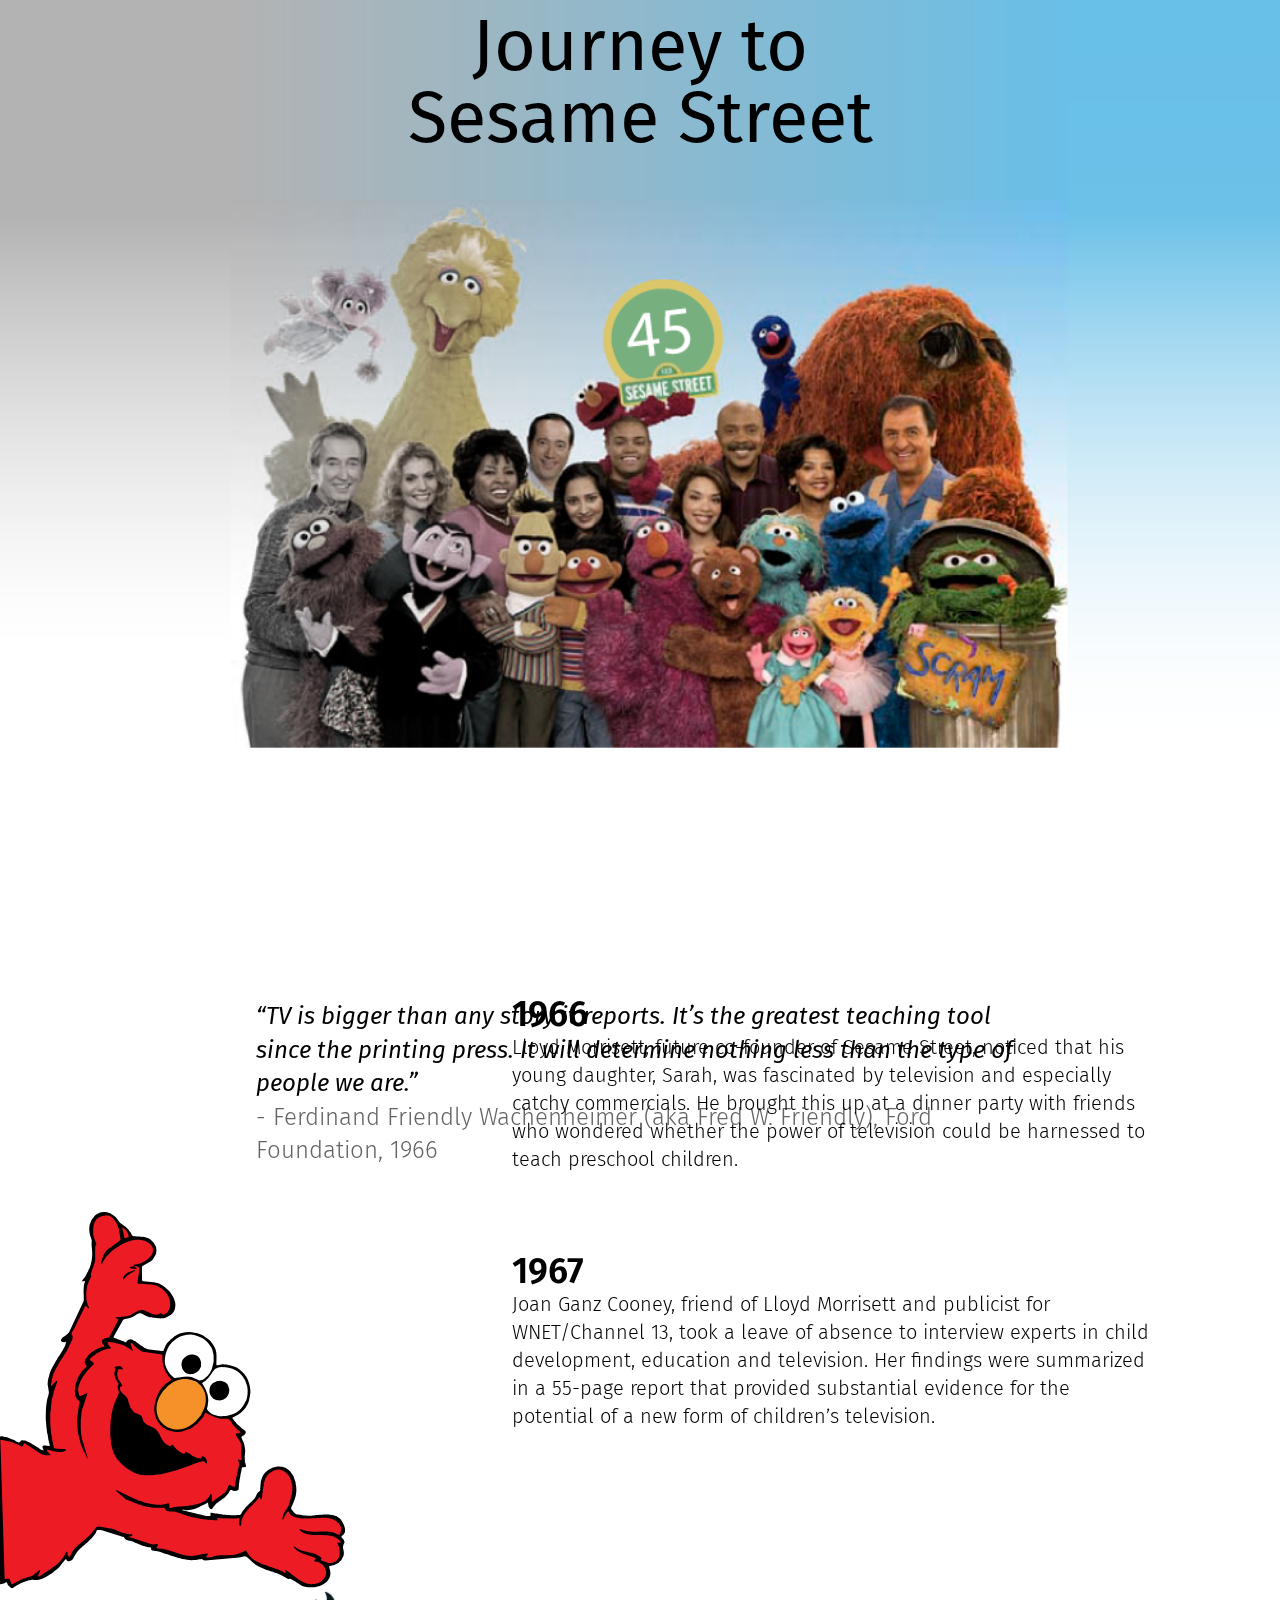
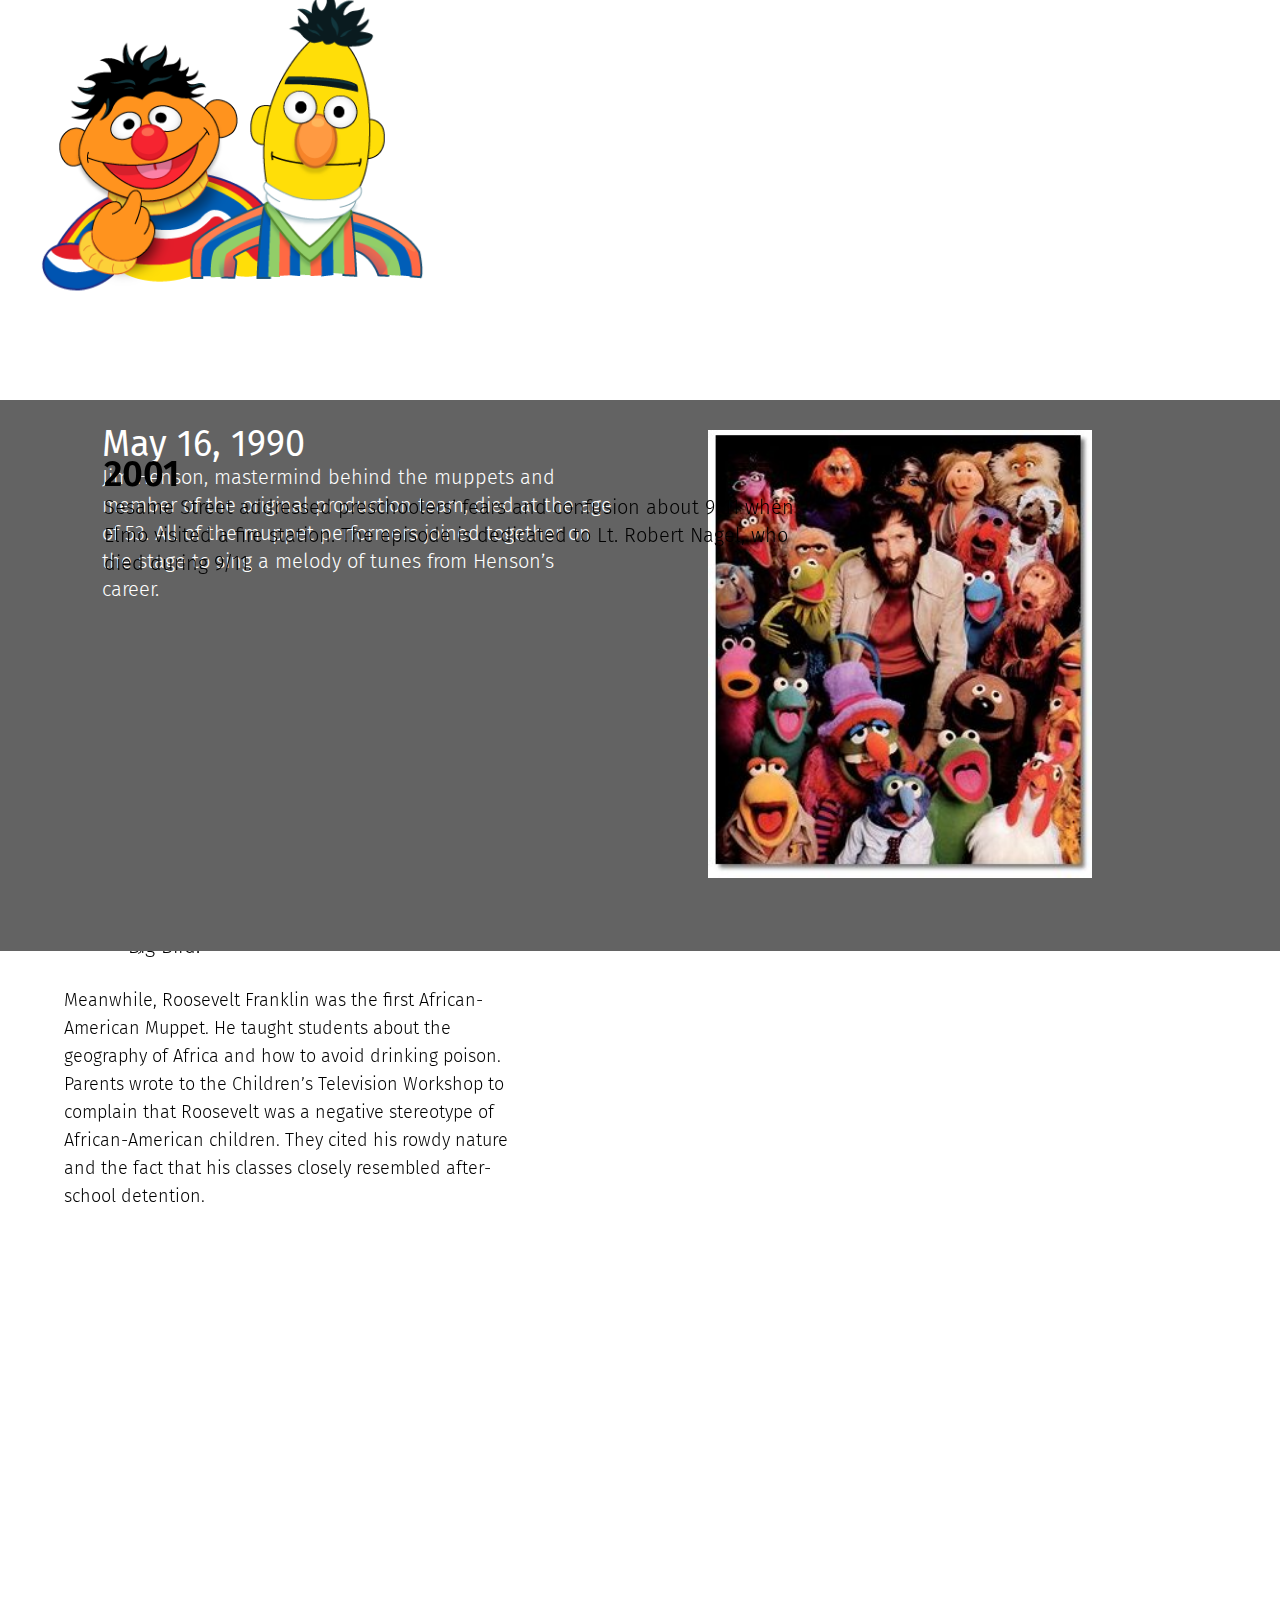
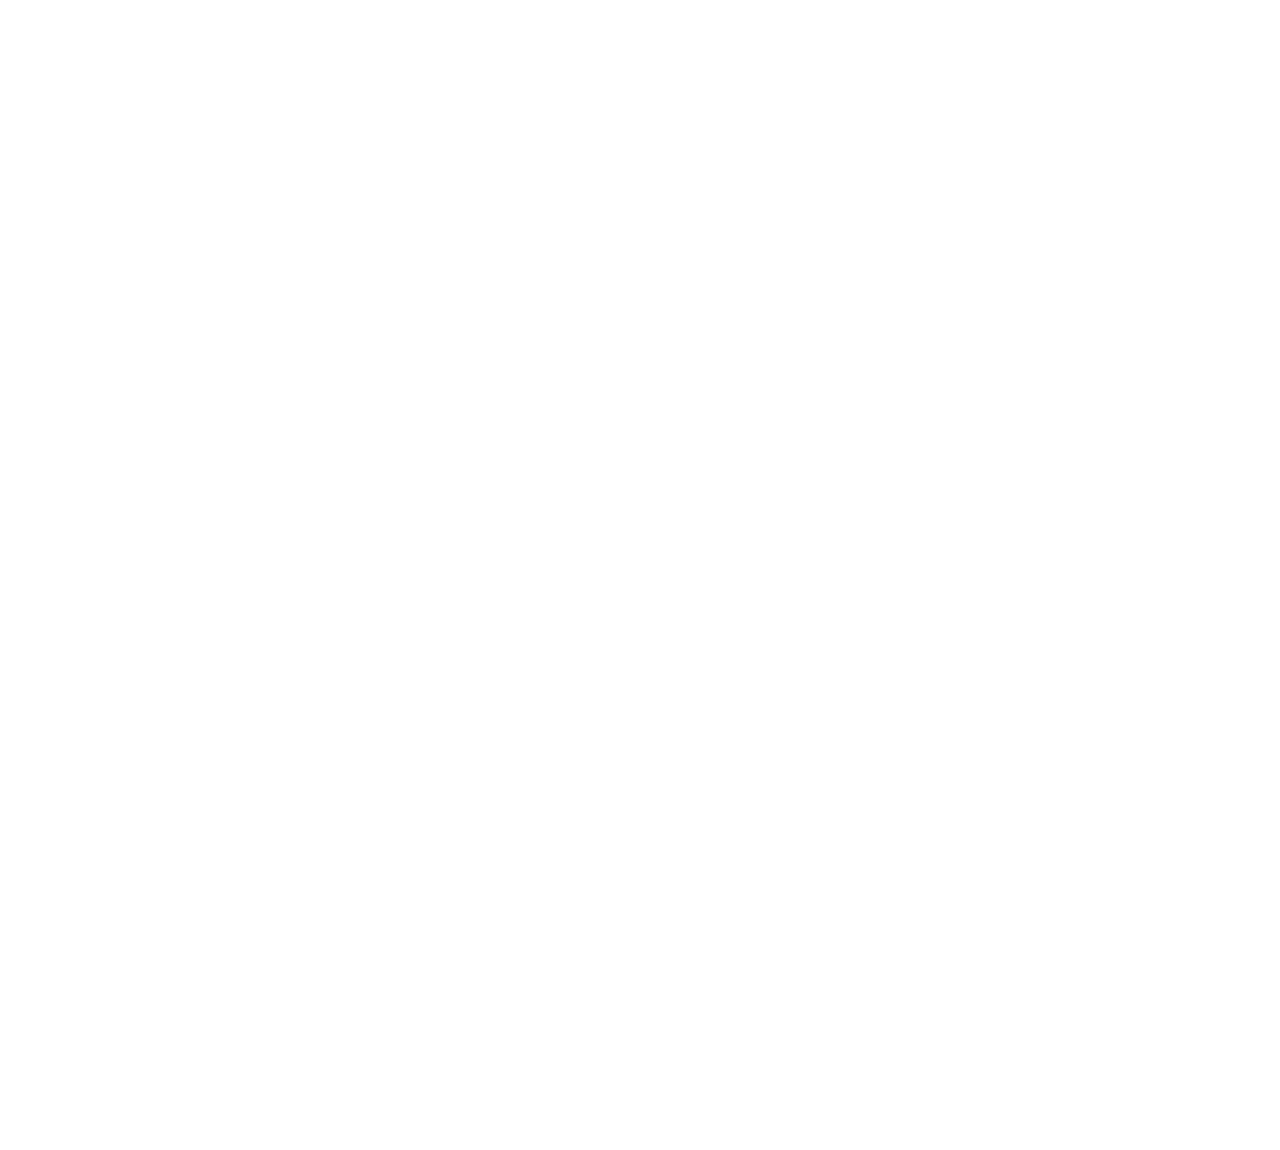
==== index.html @ 1b8adaaa "creating index.html" ====
<!DOCTYPE HTML>
<html>
	<head>
		<title>History of Sesame Street</title>
		<meta http-equiv="content-type" content="text/html; charset=utf-8" />
		<meta name="description" content="" />
		<meta name="keywords" content="" />
		<!--[if lte IE 8]><script src="css/ie/html5shiv.js"></script><![endif]-->
		<script src="http://ajax.googleapis.com/ajax/libs/jquery/2.1.1/jquery.min.js"></script>
		<!-- Fira Sans font import -->
		<link href='http://fonts.googleapis.com/css?family=Fira+Sans:300,400,500,700,300italic,400italic,500italic,700italic' rel='stylesheet' type='text/css'>

		<!-- Custom styles for this template -->
    	<link href="styles.css" rel="stylesheet">
		
	</head>
	<body>
		<div class="intro" data-0="opacity:1;" data-300="opacity:.01;">
			<h1>Journey to<br>Sesame Street</h1>
		</div>
		
		<h4 class="quote" data-100="top:1000px;" data-300="top:100px;" data-400="top:100px;" data-600="top:-550px;"><em>“TV is bigger than any story it reports. It’s the greatest teaching
			tool since the printing press. It will determine nothing less than the type of people we are.”</em><br>
		- Ferdinand Friendly Wachenheimer (aka Fred W. Friendly), Ford Foundation, 1966</h4>
		
		<img id="big-bird" src="images/big_bird.png" data-300="opacity:0;" data-600="opacity:1" data-900="opacity:0;">
		
		<h4 class="date" data-400="top:1000px;" data-500="top:100px;" data-580="top:100px;" data-640="top:-50px;" data-800="top:-1050px;"><strong>1966</strong><br>
			Lloyd Morrisett, future co-founder of Sesame Street, noticed that his young daughter, Sarah, was fascinated by television and especially catchy commercials. He brought this up at a dinner party with friends who wondered whether the power of television could be harnessed to teach preschool children.<br><br><br><br>
			<strong>1967</strong><br>
			Joan Ganz Cooney, friend of Lloyd Morrisett and publicist for WNET/Channel 13, took a leave of absence to interview experts in child development, education and television. Her findings were summarized in a 55-page report that provided substantial evidence for the potential of a new form of children’s television.
		</h4>
		<h4 class="quote" id="Cooney-quote" data-700="opacity:0;" data-850="opacity:1;" data-1000="opacity:0;">
			<em>“Anyone who has small television viewers at home can testify to the fascination that commercials hold for children. Parents report that their children learn to recite all sorts of advertising slogans, read product names on the screen and sing commercial jingles… 
			If we accept the premise that commercials are effective teachers, it is important to be aware of their characteristics, the most obvious being frequent repetition, clever visual presentation, brevity, and clarity.”</em><br>	
		- Joan Ganz Cooney, "The Potential Uses of Television in Preschool Education”</h4>
		<div class="date right" data-800="left:2400px;top:60px" data-1050="left:10px;top:60px" data-1150="top:60px" data-1350="top:-1500px">
			<h4><strong>1968</strong><br>
				The Children’s Television Workshop was founded by Lloyd Morrisett and Joan Ganz Cooney to produce an educational show that would be sculpted through research, preschool focus groups and a bit of creativity. The U.S. Department of Education provided half of the $8 million budget needed to sustain the initial research and first season of the show. The Carnegie Corporation, Ford Foundation and Corporation for Public Broadcasting provided the other half. The focus of the show was to make education accessible and engaging for urban or poor preschoolers whose parents might not have the time or resources to provide it for them. 
			</h4>
			<img id="budget" src="images/budget.png">
		</div>
		<img class="elmo-head" src="images/elmo_laying_head.svg" data-1050="top:1200px" data-1300="top:-750px">
		<div class="date first" data-1000="top:2000px" data-1220="top:60px" data-1280="top:60px" data-1570="top:-1500px">
			<strong>Nov. 10, 1969</strong><br>
				The first episode was aired on PBS sponsored by the letters W, S and E, and the numbers 2 and 3. Gordon, a father figure on Sesame Street, introduces Sally, who is new to Sesame Street, to all of the characters.
			
			<div class="embed-container"><iframe src="http://www.youtube.com/embed/4Dc_91eUUSY?start=25" frameborder="0" allowfullscreen></iframe></div>
		</div>
		<div class="quote left" data-1200="top:140px;opacity:0" data-1250="top:140px;opacity:1" data-1300="top:140px;" data-1400="top:-300px">
			By the end of the first season, Sesame Street reached about 7 million children a day.
		</div>
		<h4 class="quote" data-1300="opacity:0;top:130px" data-1400="opacity:1;top:130px" data-1600="top:-1500px">
			<em>“For a preschool child in Harlem, the street is where the action is. From the vantage point of her apartment, the sidewalk outside must look like utopia... kids hollering, jumping double dutch, running through open hydrants, playing stickball…”</em><br>	
		- Jon Stone, original writer and producer of Sesame Street, 1969</h4>
		<div class="date right kermit" data-1150="top:2100px" data-1450="top:10px" data-1500="top:10px" data-1600="top:-2000px">
			<h4><strong>1970</strong><br>
				Kermit sang about "Bein' Green," which Sesame Street said had a focus on "being comfortable in your own skin, [and] being comfortable with who you are.”
				<br><br>
				Kermit retired from the Sesame Street cast after the first season. His appearances in cigarette commercials and shows for adults seemed to compromise the integrity of his character as a good-natured teacher on Sesame Street.
				<br><br>
			
				The state of Mississippi voted to ban the show because of its multiracial cast. Once the decision was publicized nationally the decision was rescinded.
				<br><br>
				Meanwhile, Roosevelt Franklin was the first African-American Muppet. He taught students about the geography of Africa and how to avoid drinking poison. Parents wrote to the Children’s Television Workshop to complain that Roosevelt was a negative stereotype of African-American children. They cited his rowdy nature and the fact that his classes closely resembled after-school detention.
			</h4>
			<div class='embed-container'><iframe src='http://www.youtube.com/embed/RIOiwg2iHio' frameborder='0' allowfullscreen></iframe></div>
		</div>
		<h4 class="date ducky" data-1510="opacity:0" data-1550="opacity:1" data-1580="opacity:1;left:20px" data-1750="left:2000px">
			<strong>1971</strong><br>
			Ernie’s Rubber Ducky song soared to No. 11 on the Billboard Top 40 chart. This popularity was unheard of for children’s television at the time.

			<div class='embed-container'><iframe src='http://www.youtube.com/embed/Mh85R-S-dh8' frameborder='0' allowfullscreen></iframe></div>
		</h4>
		<div class="date right snuffy" data-1530="left:-1600px;top:0px" data-1650="left:10px;top:0px" data-1690="left:10px;top:0px" data-1730="top:-1500px">
			<h4><strong>Nov. 8, 1971</strong><br>
				Snuffleupagus was introduced to the show. He was originally cast as Big Bird’s Eeyore-like imaginary friend. Big Bird was frustrated when his attempts to introduce Snuffleupagus to the adult cast failed repeatedly. Snuffleupagus was finally introduced to the rest of the cast in 1985.
			<div class='embed-container'><iframe src='http://www.youtube.com/embed/IljulhPeC6M' frameborder='0' allowfullscreen></iframe></div></h4>
			
			<img src="images/snuffy.svg">
		</div>
		<div class="date right" data-1610="top:2000px" data-1720="top:0px" data-1760="top:0px" data-1810="top:-1500px">
			<h4><strong>Dec. 3, 1978</strong><br>
				Christmas Eve on Sesame Street. Channeling the concerns of an urban child, Big Bird worried that Santa would not be able to fit through the small chimney in Gordon and Susan’s brownstone.
				<div class='embed-container'><iframe src='http://www.youtube.com/embed/2fiAWe6Cljk' frameborder='0' allowfullscreen></iframe></div>
			</h4>
		</div>
		<div class="date right marie" data-1710="top:2000px" data-1780="top:60px" data-1830="top:60px" data-1920="top:-1500px">
			<h4><strong>1975</strong><br>
				Buffy Sainte-Marie was the first Native American to join the Sesame Street cast.
				<div class='embed-container'><iframe src='http://www.youtube.com/embed/LXkM11kp_tg' frameborder='0' allowfullscreen></iframe></div>
			<br><strong>1977</strong><br>
				Sainte-Marie performed a segment explaining breastfeeding to Big Bird.
				<div class='embed-container'><iframe src='http://www.youtube.com/embed/7-L-Fg7lWgQ' frameborder='0' allowfullscreen></iframe></div> 
			</h4>
			<div class="quote">
				<em>“Sesame Street was both magic and real. It not only presented characters that were all different shades of people-color, they also created characters whose diversity was of an emotional-behavioral nature.”</em><br>				- Buffy Sainte-Marie
			</div>
		</div>
		<img class="cookie" src="images/zoe.png" data-1800="right:-800px" data-1920="right:40px" data-2000="right:240px" data-2300="right:2000px">
		<div class="date right" data-1870="opacity:0;top:80px" data-1920="opacity:1;top:80px" data-1950="opacity:1;top:80px" data-2050="opacity:0;top:80px">
			<h4><strong>1979</strong><br>
				Sesame Street's stated focus was accessibility to low-income children. By this point, more than 90% of children in low-income areas were watching the show.
				<br><br>
				Also that year, Linda Bove joined the Sesame Street cast as a deaf character who communicated through American Sign Language. Over time, other characters also began signing as they spoke.
				<div class='embed-container'><iframe src='http://www.youtube.com/embed/GbfMzPuqSro' frameborder='0' allowfullscreen></iframe></div>
			</h4>
		</div>
		<img class="zoe" src="images/zoe.png" data-1950="top:80px;left:-800px" data-2080="top:80px;left:0px" data-2170="top:80px;left:0px" data-2300="top:80px;left:-800px">
		<div class="date" data-1990="top:2000px" data-2090="top:80px;right:40px" data-2130="top:80px;right:40px"  data-2330="top:-1800px;right:2300px">
			<h4><strong>1983</strong><br>
				Zoe the muppet was introduced as a feminist role model for women behind the scenes as well as those watching the show. Previous female characters had minimal or weak roles, including Grundgetta, Oscar’s wife and mousey Prairie Dawn.
				<div class='embed-container'><iframe src='http://www.youtube.com/embed/7v9hFWy86Ok' frameborder='0' allowfullscreen></iframe></div>
			</h4>
		</div>
		<div class="date hooper" data-2000="top:60px;left:1840px" data-2200="top:60px;left:40px" data-2390="top:60px;left:-1800px">
			<h4><strong>Thanksgiving, 1983</strong><br>
				Sesame Street addressed death when actor Will Lee, who played Mr. Hooper, died in 1982. Sesame Street producers debated whether to cast a replacement or remove the role from the show. Opting for the latter, adult characters on the show took this opportunity to explain death to Big Bird, who didn't understand why Mr. Hooper wasn't coming back. The show caused a stir among parents who believed their children were still too young to be burdened by death.
				<div class='embed-container'><iframe src='http://www.youtube.com/embed/gxlj4Tk83xQ?start=80' frameborder='0' allowfullscreen></iframe></div>
			</h4>
		</div>
		<div class="date snuffle2" data-2080="top:40px;left:1840px" data-2280="top:40px;left:40px" data-2470="top:40px;left:-1800px">
			<h4><strong>1985</strong><br>
				<div class='embed-container'><iframe src='http://www.youtube.com/embed/VKgRddCCkmo' frameborder='0' allowfullscreen></iframe></div>
				Snuffleupagus was finally introduced to the rest of the cast when a connection was drawn between the character and pedophilia. The writers worried that by discounting Big Bird's relationship with Snuffleupagus, the Sesame Street adults might be sending the message to children that they would not be believed if they reported sexual assault.

			</h4>
		</div>
		<div class="date" data-2150="top:60px;left:1840px" data-2350="top:60px;left:40px;opacity:1" data-2440="top:60px;opacity:0">
			<h4><strong>1987</strong><br>
				The first wedding on Sesame Street. Maria, a Puerto Rican character, married Luis, another Latino character, as the priest explained marriage in terms that preschoolers would understand.
				<div class='embed-container'><iframe src='http://www.youtube.com/embed/HAm4UIb0Eyw?start=560' frameborder='0' allowfullscreen></iframe></div>
			</h4>
		</div>
		<div class="henson-death" data-2250="top:2000px;" data-2440="top:60px" data-2500="top:60px" data-2630="top:-1600px">
			<h4 style="float:left"><strong style="color:#ffffff">May 16, 1990</strong><br>
			 Jim Henson, mastermind behind the muppets and member of the original production team, died at the age of 53. All of the muppet performers joined together on the stage to sing a melody of tunes from Henson’s career. <div class='embed-container'><iframe src='http://www.youtube.com/embed/QILiHiTD3uc?start=670' frameborder='0' allowfullscreen></iframe></div>
			</h4>
			<img style="float:left;width:30%;margin:30px" src="images/jim+muppets.jpg">
		</div>
		<img class="be" src="images/bert_ernie.png" data-2390="bottom:-1000px;left:40px" data-2490="bottom:-200px;left:40px" data-2590="bottom:0px;left:40px" data-2680="bottom:2300px">
		<div class="date left ernie" data-2550="opacity:0" data-2590="opacity:1;bottom:30px"  data-2690="bottom:2300px">
			<h4><strong>1993</strong><br>
				Since the first season of the show, some audiences suspected that Bert and Ernie were more than roommates. In 1993, Sesame Street's producers stated that Bert and Ernie "did not portray a gay couple, and there were no plans for them to do so in the future. Like all the Muppets created for Sesame Street, they were designed to help educate preschoolers. Bert and Ernie are characters who help demonstrate to children that despite their differences, they can be good friends."
				<div class='embed-container'><iframe src='http://www.youtube.com/embed/71olbMlFIXI' frameborder='0' allowfullscreen></iframe></div>
			</h4>
		</div>
		<div class="date left elmo" data-2600="opacity:0" data-2650="opacity:1;top:50px" data-2750="top:-1600px">
			<h4><strong>1999</strong><br>
				Elmo had grown quite popular in recent years, having been a background character since the 1980s. Elmo’s World was introduced as a show-within-a-show with a “stream of consciousness” feel to it, as if a child’s squiggly crayon drawing was coming to life. Since the debut of his own segment, Elmo receives more screen time on Sesame Street than any other character. Elmo is an “exuberant, inquisitive, trusting, innocent, playful star.”
				<div class='embed-container'><iframe src='http://www.youtube.com/embed/3gt6cHooI6M' frameborder='0' allowfullscreen></iframe></div>
			</h4>
			<img src="images/elmo_laying.png" data-2500="opacity:0" data-2550="opacity:1;" data-2600="opacity:0;">
			<img src="images/elmo_waving.png" data-2550="opacity:0" data-2600="opacity:1;" data-2650="opacity:0;">
			<img src="images/elmo_excited.png" data-2600="opacity:0" data-2650="opacity:1;" data-2700="opacity:0;">
		</div>
		<div class="date right" data-2590="top:2000px;left:40px" data-2690="top:50px;left:40px;opacity:1" data-2770="top:50px;left:40px;opacity:0">
			<h4><strong>2001</strong><br>
				Sesame Street addressed preschoolers’ fears and confusion about 9/11 when Elmo visited a fire station. The episode is dedicated to Lt. Robert Nagel, who died during 9/11.
				<div class='embed-container'><iframe src='http://www.youtube.com/embed/EyC4lG0IliU' frameborder='0' allowfullscreen></iframe></div>
			</h4>
		</div>
		<div class="date right" data-2650="top:0px;left:2200px" data-2750="top:0px;left:60px" data-2800="top:0px;left:60px" data-2900="top:0px;left:-2000px">
			<h4><strong>2002</strong><br>
				The South African edition of Sesame Street introduced Kami, a 5-year-old HIV-positive character whose mother died of AIDS. Critics immediately sent angry letters to producers, saying the show was promoting homosexuality and prematurely educating children on the disease. A few years later former President Bill Clinton appeared with Kami in a PSA about HIV/AIDS.
				<div class='embed-container'><iframe src='http://www.youtube.com/embed/9eXlNn-C8BY' frameborder='0' allowfullscreen></iframe></div>
			</h4>
		</div>
		<div class="date right" data-2750="top:0px;left:2200px" data-2850="top:0px;left:60px" data-2900="top:0px;left:60px" data-3000="top:0px;left:-2000px">
			<h4><strong>2005</strong><br>
				Cookie Monster is joined by Veggie Monster. After years of chanting "me want cookie," Cookie Monster was given a new diet of fruits and vegetables. With childhood obesity on the rise in the U.S., Sesame Street began teaching kids about healthy eating. The show came out with the song "A Cookie is a Sometime Food" to teach kids that cookies shouldn't be eaten all the time.
				<div class='embed-container'><iframe src='http://www.youtube.com/embed/iH9IO6iMO78' frameborder='0' allowfullscreen></iframe></div>
			</h4>
		</div>
		<div class="date right" data-2800="top:0px;left:2200px" data-2950="top:0px;left:60px" data-3000="top:0px;left:60px" data-3150="top:0px;left:-2000px">
			<h4><strong>2006</strong><br>
				<div class='embed-container'><iframe src='http://www.youtube.com/embed/M7UStU_nbeY' frameborder='0' allowfullscreen></iframe></div>
				Abby Cadabby moved to Sesame Street from a land of fairies. She spoke a language called Dragonfly and was meant to represent immigrant children on the show. Her character also embodied the struggles of children with divorced parents who must switch homes every few days. 
			</h4>
		</div>

		<div class="date right" data-2900="top:0px;left:2200px" data-3050="top:0px;left:60px" data-3100="top:0px;left:60px" data-3250="top:0px;left:-2000px">
			<h4><strong>2010</strong><br>
				In September, Sesame Street announced that it would not air a music video duet of Elmo and Katy Perry, and Perry's guest appearance was cut due to her semi-revealing dress. The music video, a revised version of Perry's hit "Hot 'N Cold," was released online, instantly sparking a controversy over the appropriateness of Perry's cleavage-showing outfit.
				<div class='embed-container'><iframe src='http://www.youtube.com/embed/xlBuur3DJE4' frameborder='0' allowfullscreen></iframe></div>
			</h4>
		</div>
		<div class="date final" data-3150="opacity:0" data-3250="opacity:1;top:0px" data-3350="opacity:1;top:-50px" data-3450="top:-200px">
			<h2>2014</h2>
			<h4 class="left"><div class='embed-container'><iframe src='http://www.youtube.com/embed/vje_2s_OCyM' frameborder='0' allowfullscreen></iframe></div><br>Sesame Street's 45th season debuted on Sept. 15. The season boasts a "new, brighter look," adding more color to the set and adding a bicycle repair shop to the street. Roscoe Orman, who now plays the role of Gordon, hinted that Roosevelt Franklin may make a returning appearance in this season.<br><br>
				More than 75 million Americans have grown up watching over 4,300 Sesame Street episodes. The show is now broadcast in over 140 countries and is localized in some regions.<br><br>
				Over 70 muppets now make up the Muppet cast and they interact directly with the human students and adults on the show. Celebrity guests often visit to sing about a vocabulary word or teach a subject they are passionate about.To date Sesame Street has won more Emmy awards than any other television show - 8 Primetime, 108 Daytime and 1 Lifetime Achievement Awards.<br><br>

				
			</h4>
			<h4 class="right">
				
				Research guides most of the Sesame Street curriculum. The Children's Television Workshop conducts extensive studies to identify current issues for preschoolers and oberve changes in learning styles. <a href="http://sesamestreet.org">SesameStreet.org</a> provides a platform for children to interact with the characters and subjects any time they want, while providing resources to parents as well.<br><br>

				<strong>Other results from Sesame Street programming include:</strong><br><br>
				American children who regularly view Sesame Street as preschoolers achieve high school grade point averages that are 16% higher than those who don't.<br><br>
				Bangladesh 4-year-olds who watch Sesame Street have 67% higher literacy scores than those who don't watch.<br><br>
				Egyptian 6-year-olds who frequently watch Sesame Street do twice as well on gender equality compared to those who watch less.
			</h4>
			<p>SOURCES: <a href="http://sesamestreet.org">SesameStreet.org</a>, <a href="http://http://muppet.wikia.com">Muppet Wiki</a>, Street Gang: The Complete History of Sesame Street, 2008, images from Creative Commons, videos embedded from YouTube.

		</div>
		
		
	</div>


		<script type="text/javascript" src="skrollr.min.js"></script>
    	<script type="text/javascript">
    		var s = skrollr.init();
    		$(document).ready(function() {
    			if ($("body").width() < 802) {
    				$(".responsive-wrapper").html();
    			}
    		});
    	</script>
    </body>
</html>
---- styles.css ----
html, body, div, span, applet, object, iframe,
h1, h2, h3, h4, h5, h6, p, blockquote, pre,
a, abbr, acronym, address, big, cite, code,
del, dfn, em, img, ins, kbd, q, s, samp,
small, strike, strong, sub, sup, tt, var,
b, u, i, center,
dl, dt, dd, ol, ul, li,
fieldset, form, label, legend,
table, caption, tbody, tfoot, thead, tr, th, td,
article, aside, canvas, details, embed, 
figure, figcaption, footer, header, hgroup, 
menu, nav, output, ruby, section, summary,
time, mark, audio, video {
	margin: 0;
	padding: 0;
	border: 0;
	font-size: 100%;
	font: inherit;
	vertical-align: baseline;
	font-family: 'Fira Sans', sans-serif;
}
/* HTML5 display-role reset for older browsers */
article, aside, details, figcaption, figure, 
footer, header, hgroup, menu, nav, section {
	display: block;
}
body {
	line-height: 1;
}
ol, ul {
	list-style: none;
}
blockquote, q {
	quotes: none;
}
blockquote:before, blockquote:after,
q:before, q:after {
	content: '';
	content: none;
}
table {
	border-collapse: collapse;
	border-spacing: 0;
}

.intro {
	background: url(images/group_fade_larger.png) top no-repeat;
	background-size: 100%;
	width:100%;
	position:fixed;
	top:-80px;
	height:1000px;
}
	.intro h1 {
		margin-top:60px;
	}
	.intro img {
		margin:170px 45% 0 45%;
		width:90px;
	}

.quote {
	position:fixed;
	font-size:24px;
	width:60%;
	margin:0 20%;
	line-height:1.4em;
	color:#636363;
	font-weight: 300;
}
	.quote em {
		font-style: italic;
		color:#000;
		font-weight: 400;
	}
h1 {
	font-size:72px;
	width:60%;
	margin:0 20%;
	padding:30px 0;
	text-align: center;
	color:#000;
}
#big-bird {
	position: fixed;
	width:40%;
	left:0;
	bottom:0;
}

.date {
	position:fixed;
	font-size:20px;
	width:50%;
	margin:0 10% 0 40%;
	line-height:1.4em;
	font-weight: 300;
}
strong {
	font-weight:600;
	color:#000;
	font-size:36px;
}

#Cooney-quote {
	top:100px;
}
.right {
	padding-left:5%;
	margin-top:60px;
	margin-left:0;
	width:90%;
	float:left;
	font-size:20px;
}
	.right h4 {
		width:60%;
		float:left;
	}
	.right img{
		float:left;
		width:30%;
		margin-left:5%;
	}

.elmo-head {
	width:30%;
	position: fixed;
}
.left {
	width:30%;
	margin-left:5%;
	color:#ed1c24;
}
.kermit h4 {
	margin-right:40px;
	width:41%;
	font-size:18px;
}

.ducky {
	width:60%;
	margin:30px 20%;

}
.snuffy h4 {
	width:50%;
}
.snuffy img {
	width:40%;

}

.marie {
	width:90%;
	margin:0 5%;
}
.marie h4 {
	width:50%;
	float:left;
	position: relative;

}
.marie .quote {
	position: relative;
	float:right;
	width:30%;
	margin-right:6%;
	margin-left:3%;
	font-size: 20px;
	padding-top:30px;
}
.cookie {
	position:fixed;
	top:160px;
}

.zoe {
	display: none;
}

.henson-death {
	position:fixed;
	font-size:20px;
	width:100%;
	margin:0;
	line-height:1.4em;
	background-color:#636363;
	color:#ffffff;
	font-weight:300;
}
.henson-death h4 {
	width:40%;
	margin:30px 5% 30px 8%;
}
.henson-death strong {
	font-weight:400;
}

.be {
	width:30%;
	position:fixed;
}
.ernie {
	color:#000000;
	right:0;
	bottom:30px;
	width:50%;
}

.ernie img {
	float:left;
	width:28;
}
.elmo {
	color:#000;
	width:50%;
	margin-left:8%;

}

.elmo img {
	position:fixed;
	bottom:30px;
	right:20px;
}

.final {

	width:90%;
	margin:30px 3%;
	color:#000;
	z-index:100;
}
.final h2 {
	font-size:48px;
	line-height:2em;
	width:100%;
	text-align: center;
	font-size:48px;
}

.final h4 {
	float:left;
	width:44%;
	margin:20px 3% 0 3%;
	font-size:17px;
    padding:0;
    line-height:1.3em;
}
.final h4 .embed-container {
	margin:0;
}
.final .left {
	width:50%;
	margin:20px 3% 0 3%;
	color:#000;
}
.final .right {
	width:38%;
	margin:20px 3% 0 3%;
}

.final strong {
	font-weight: 500;
	font-size:24px;
	line-height:1.3em;
}
.final p {
	font-size:12px;
	line-height: 1.3em;
	width:38%;
	margin:40px 3% 0 3%;
	float:left;
}
a {
	text-decoration: none;
}
.main {
    width:100%;
    height:100%;
    position:fixed;
    z-index: 1;
    margin:0;
    padding:0;
}

/* making YouTube video dimensions responsive */

.embed-container { 
	position: relative; 
	padding-bottom: 56.25%; 
	height: 0; 
	overflow: hidden; 
	max-width: 100%; 
	height: auto; 
	margin-top:30px;
}

.embed-container iframe, .embed-container object, .embed-container embed { 
	position: absolute;
	top: 0;
	left: 0;
	width: 100%;
	height: 100%;
}

.a h4 {
	width:44%;
	margin:20px 3% 0 3%;
}




@media only screen and (max-width: 900px) {
	.intro {
		top:0;
	}
		.intro h1 {
			margin-top:0;
		}
	    .intro img {
			margin:140px 45% 0 45%;
			width:60px;
		}
	.right h4 {
		width:50%;
		float:left;
		font-size:18px;
		line-height:1.5em;
	}
	.kermit h4 {
		margin-right:40px;
		width:50%;
	}
	.right img{
		float:left;
		width:40%;
		margin-left:5%;
	}
	.kermit h4 {
		width:90%;
	}
	.kermit .embed-container {
		float:left;
		width:90%;
		margin:30px 5%;
	}
	.marie .quote {
		position: relative;
		float:right;
		width:90%;
		margin-right:5%;
		margin-left:5%;
		font-size: 18px;
	}
	.zoe {
		display: inline-block;
		position:fixed;
		width:20%;
	}
}

@media only screen and (max-width: 800px) {
	h1 {
    	font-size:48px;
    }
    .right h4, .right img {
		width:95%;
		margin-left:2%;
	}
	.snuffy {
		width:1200px;
		padding-left:0;
	}
	.snuffy h4 {
		width:35%;
	}
	.snuffy img {
		width:30%;
		margin-left:3%;
	}
	#budget, .left {
		display:none;
	}
	.first {
		width:80%;
		margin:0 10%;
	}
	.cookie {
		display:none;
	}
	
}

@media only screen and (max-width: 600px) {
    .intro {
        background: url(images/group_fade_smaller.png) top no-repeat;
        background-size: 100%;
    }
    	.intro img {
			margin:100px 40% 0 40%;
		}
    h1 {
    	font-size:36px;
    	width:90%;
		margin:0 5%;
    }
    #big-bird {
    	left:-30px;
		width:50%;
	}
	.date, .quote {
		font-size:18px;
	}
	#Cooney-quote {
		top:40px;
		margin:0 10%;
		width:80%;
		font-size:16px;
	}
	.zoe {
		width:30%;
	}
	.hooper, .snuffle2 {
		width:80%;
	}
		.hooper strong {
			font-size: 24px;
		}
}
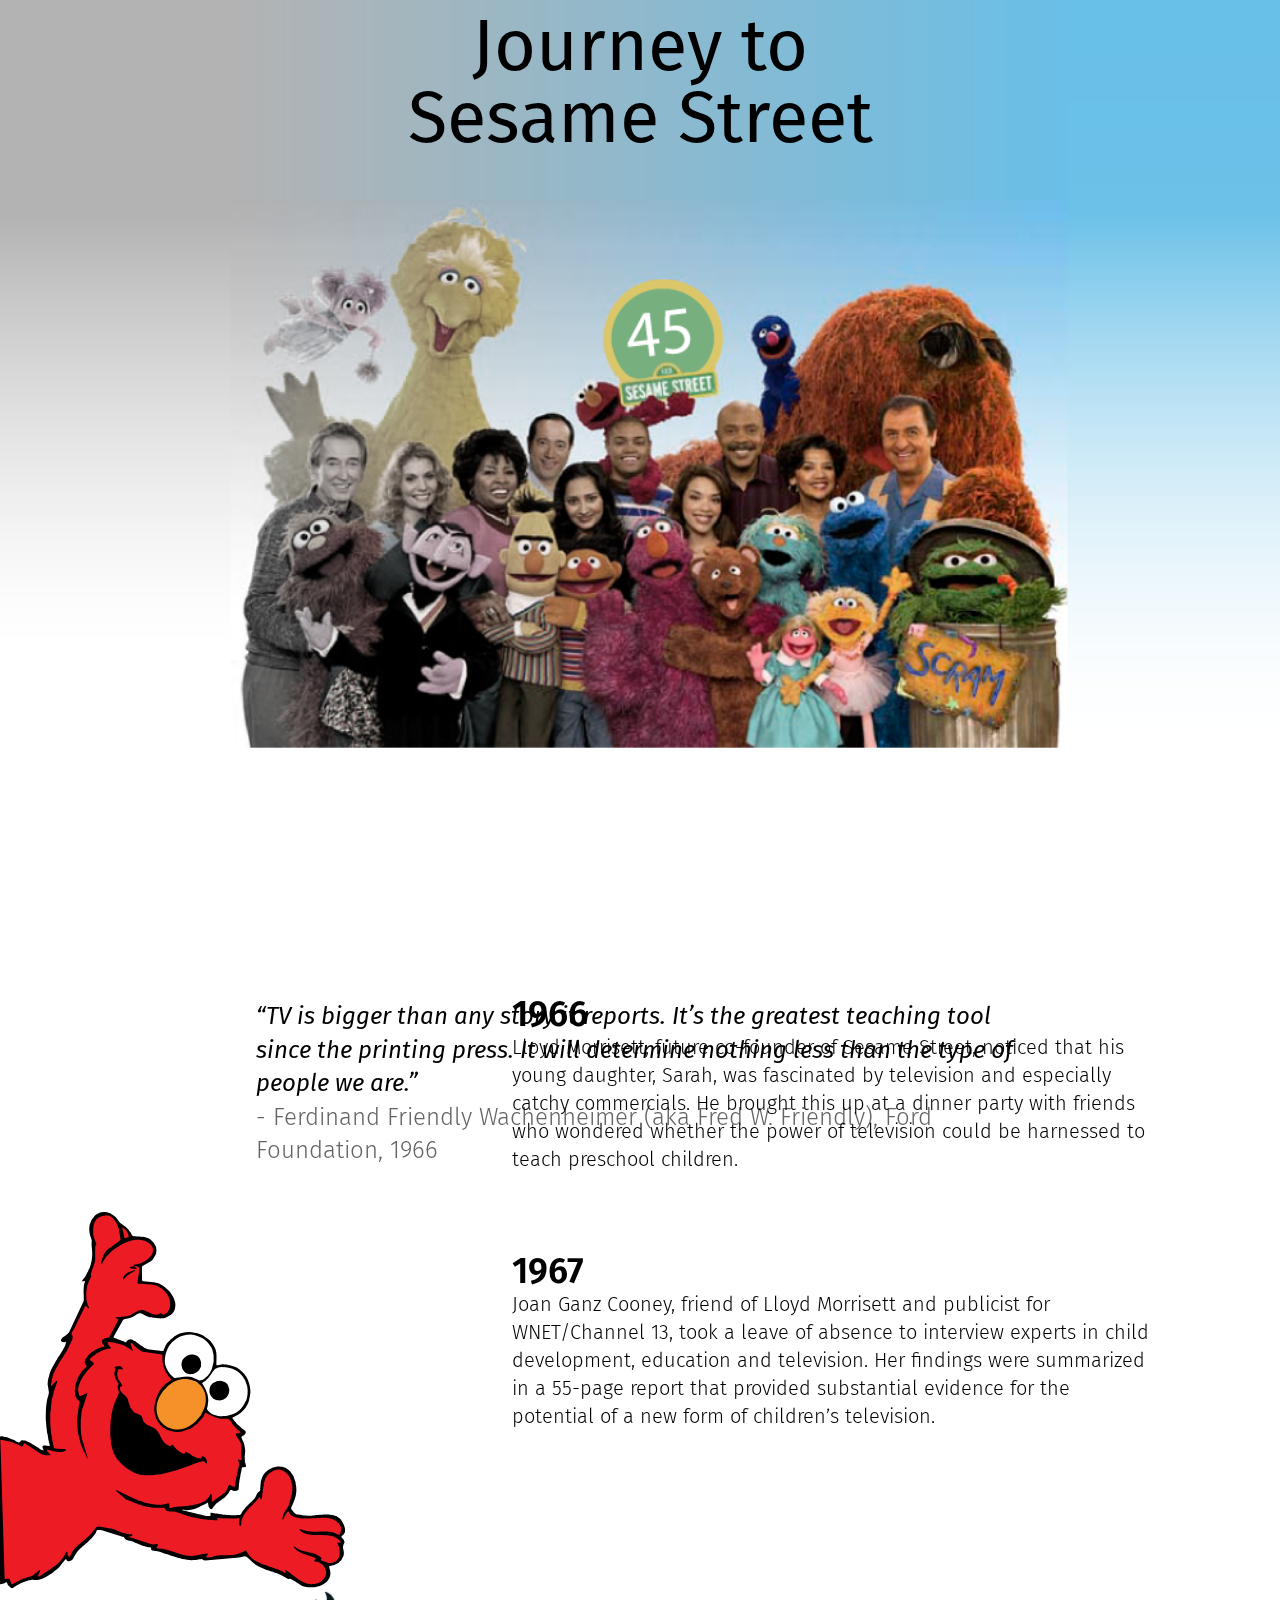
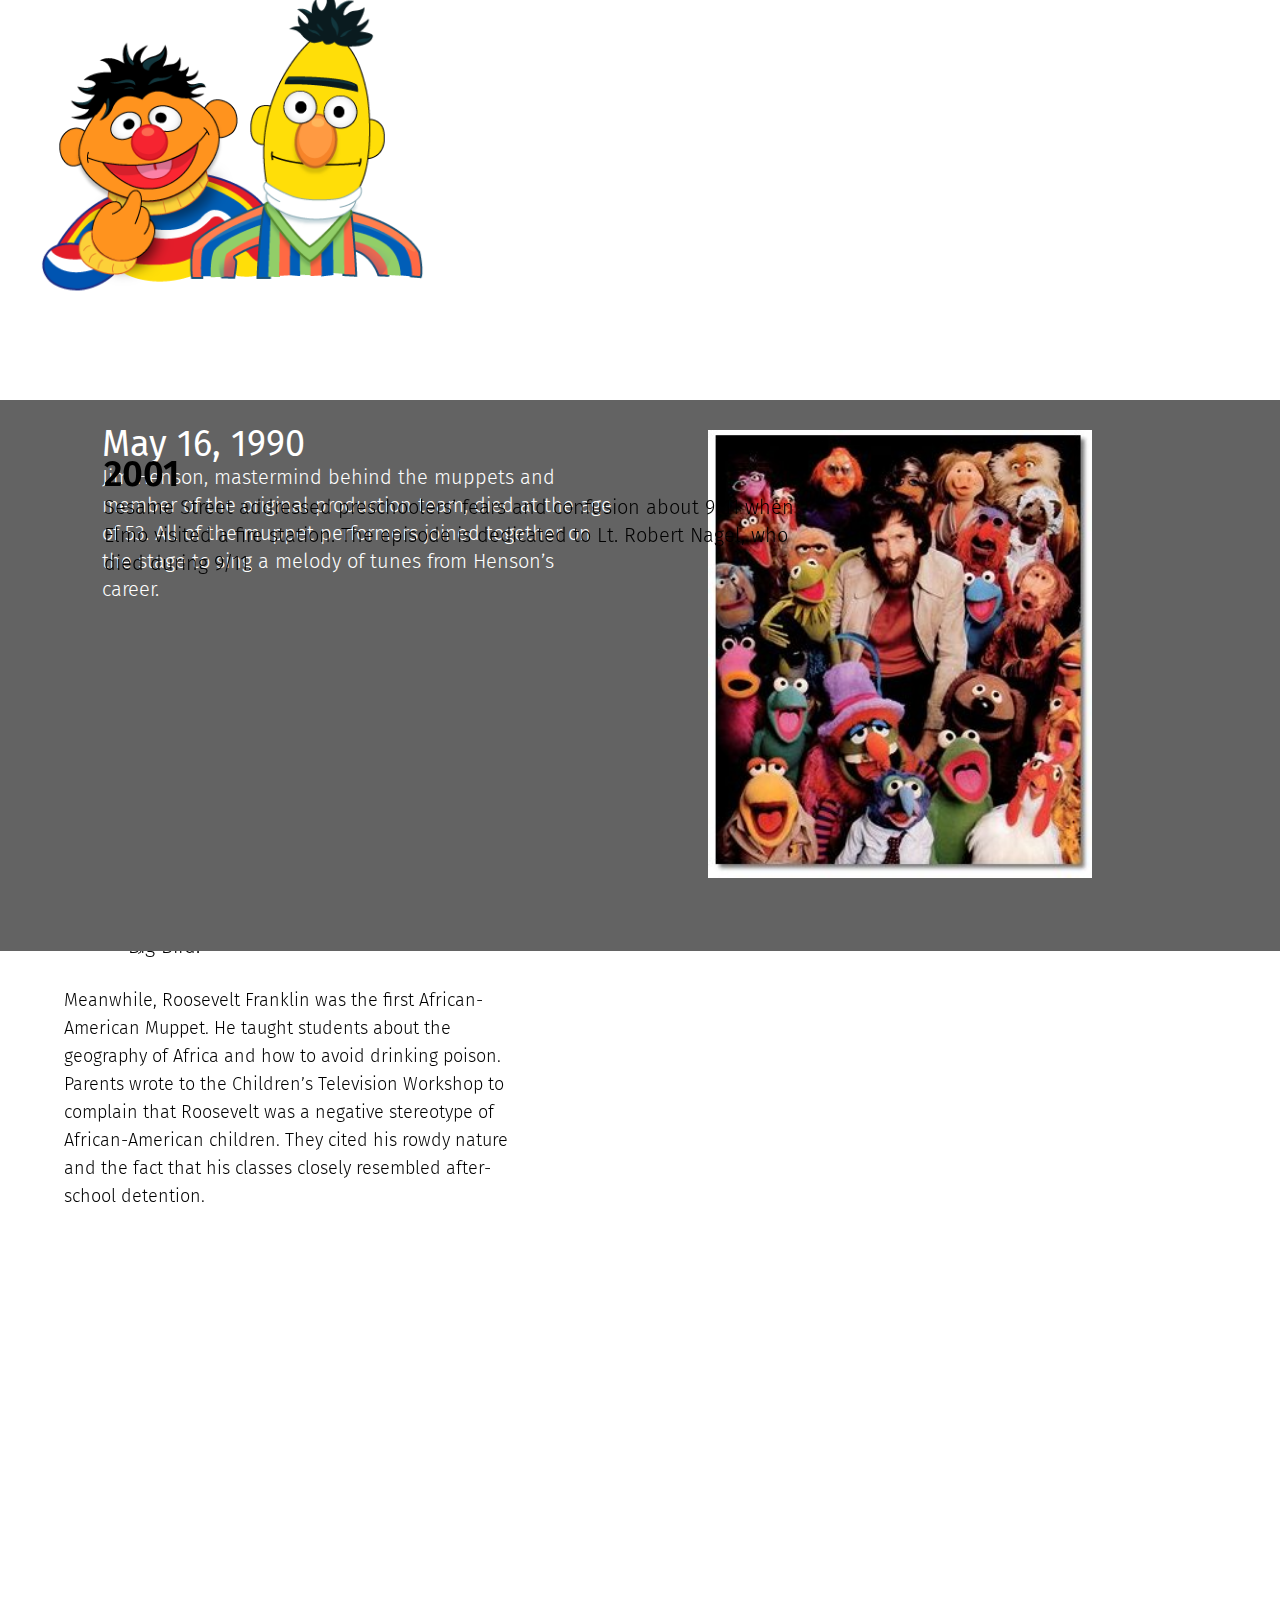
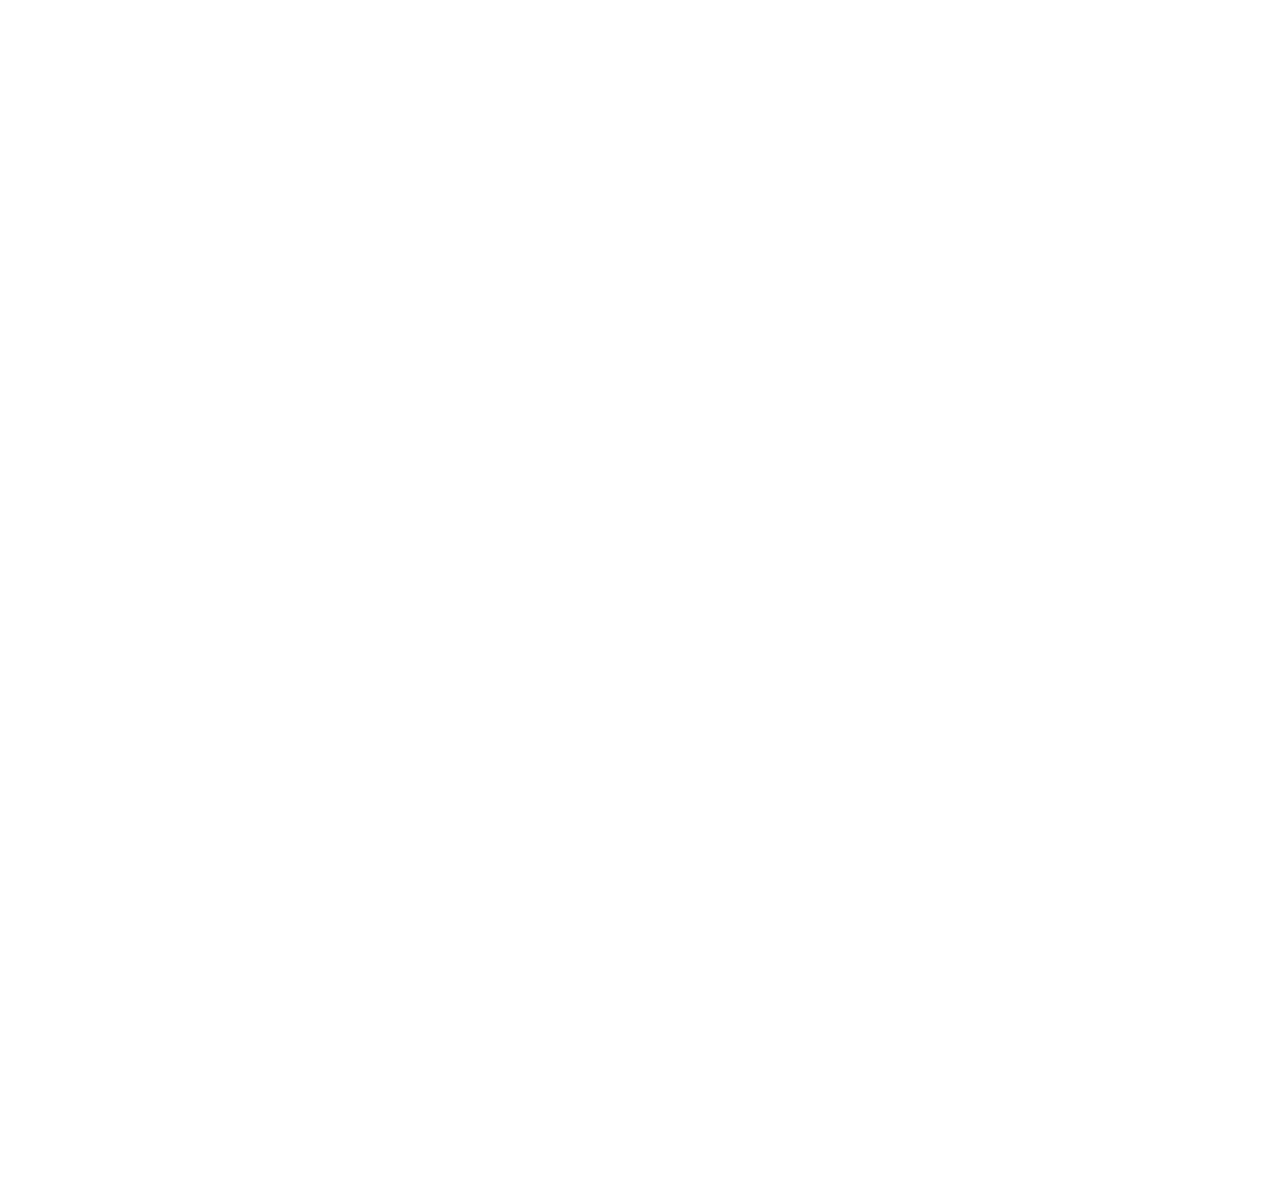
==== commit 2ec81713: "updating credits" ====
--- a/index.html
+++ b/index.html
@@ -139,7 +139,7 @@
 			<img style="float:left;width:30%;margin:30px" src="images/jim+muppets.jpg">
 		</div>
 		<img class="be" src="images/bert_ernie.png" data-2390="bottom:-1000px;left:40px" data-2490="bottom:-200px;left:40px" data-2590="bottom:0px;left:40px" data-2680="bottom:2300px">
-		<div class="date left ernie" data-2550="opacity:0" data-2590="opacity:1;bottom:30px"  data-2690="bottom:2300px">
+		<div class="date left ernie" data-2530="opacity:0;bottom:-200px" data-2570="opacity:1;bottom:30px"  data-2690="bottom:2300px">
 			<h4><strong>1993</strong><br>
 				Since the first season of the show, some audiences suspected that Bert and Ernie were more than roommates. In 1993, Sesame Street's producers stated that Bert and Ernie "did not portray a gay couple, and there were no plans for them to do so in the future. Like all the Muppets created for Sesame Street, they were designed to help educate preschoolers. Bert and Ernie are characters who help demonstrate to children that despite their differences, they can be good friends."
 				<div class='embed-container'><iframe src='http://www.youtube.com/embed/71olbMlFIXI' frameborder='0' allowfullscreen></iframe></div>
@@ -185,7 +185,7 @@
 				<div class='embed-container'><iframe src='http://www.youtube.com/embed/xlBuur3DJE4' frameborder='0' allowfullscreen></iframe></div>
 			</h4>
 		</div>
-		<div class="date final" data-3150="opacity:0" data-3250="opacity:1;top:0px" data-3350="opacity:1;top:-50px" data-3450="top:-200px">
+		<div class="date final" data-3150="opacity:0" data-3250="opacity:1;top:0px" data-3350="opacity:1;top:-50px" data-3500="top:-400px">
 			<h2>2014</h2>
 			<h4 class="left"><div class='embed-container'><iframe src='http://www.youtube.com/embed/vje_2s_OCyM' frameborder='0' allowfullscreen></iframe></div><br>Sesame Street's 45th season debuted on Sept. 15. The season boasts a "new, brighter look," adding more color to the set and adding a bicycle repair shop to the street. Roscoe Orman, who now plays the role of Gordon, hinted that Roosevelt Franklin may make a returning appearance in this season.<br><br>
 				More than 75 million Americans have grown up watching over 4,300 Sesame Street episodes. The show is now broadcast in over 140 countries and is localized in some regions.<br><br>
@@ -202,7 +202,10 @@
 				Bangladesh 4-year-olds who watch Sesame Street have 67% higher literacy scores than those who don't watch.<br><br>
 				Egyptian 6-year-olds who frequently watch Sesame Street do twice as well on gender equality compared to those who watch less.
 			</h4>
-			<p>SOURCES: <a href="http://sesamestreet.org">SesameStreet.org</a>, <a href="http://http://muppet.wikia.com">Muppet Wiki</a>, Street Gang: The Complete History of Sesame Street, 2008, images from Creative Commons, videos embedded from YouTube.
+
+			<p class="first">All graphics and code by <a href="http://maeganclawges.com">Maegan Clawges</a> for the <a href="http://newsroom14.journalists.org">Student Newsroom</a> at the 2014 Online News Association Conference</a>, special thanks to <a href="http://github.com/Prinzhorn/skrollr">Skrollr.js</a></p>
+			<p>SOURCES: <a href="http://sesamestreet.org">SesameStreet.org</a>, <a href="http://http://muppet.wikia.com">Muppet Wiki</a>, Street Gang: The Complete History of Sesame Street, 2008, images from Creative Commons, videos embedded from YouTube.</p>
+			<p>Related content from the Online News Association Conference: <a href="http://newsroom14.journalists.org/the-sounds-of-sesame-street/">The Sounds of Sesame Street</a>, <a href="http://newsroom14.journalists.org/sesame-street-advice-for-appealing-to-young-audiences/">Advice for appealing to young audiences</a>.</p>
 
 		</div>
 		
--- a/styles.css
+++ b/styles.css
@@ -270,8 +270,11 @@
 	font-size:12px;
 	line-height: 1.3em;
 	width:38%;
-	margin:40px 3% 0 3%;
+	margin:10px 3% 0 3%;
 	float:left;
+}
+.final .first {
+	margin-top:40px;
 }
 a {
 	text-decoration: none;
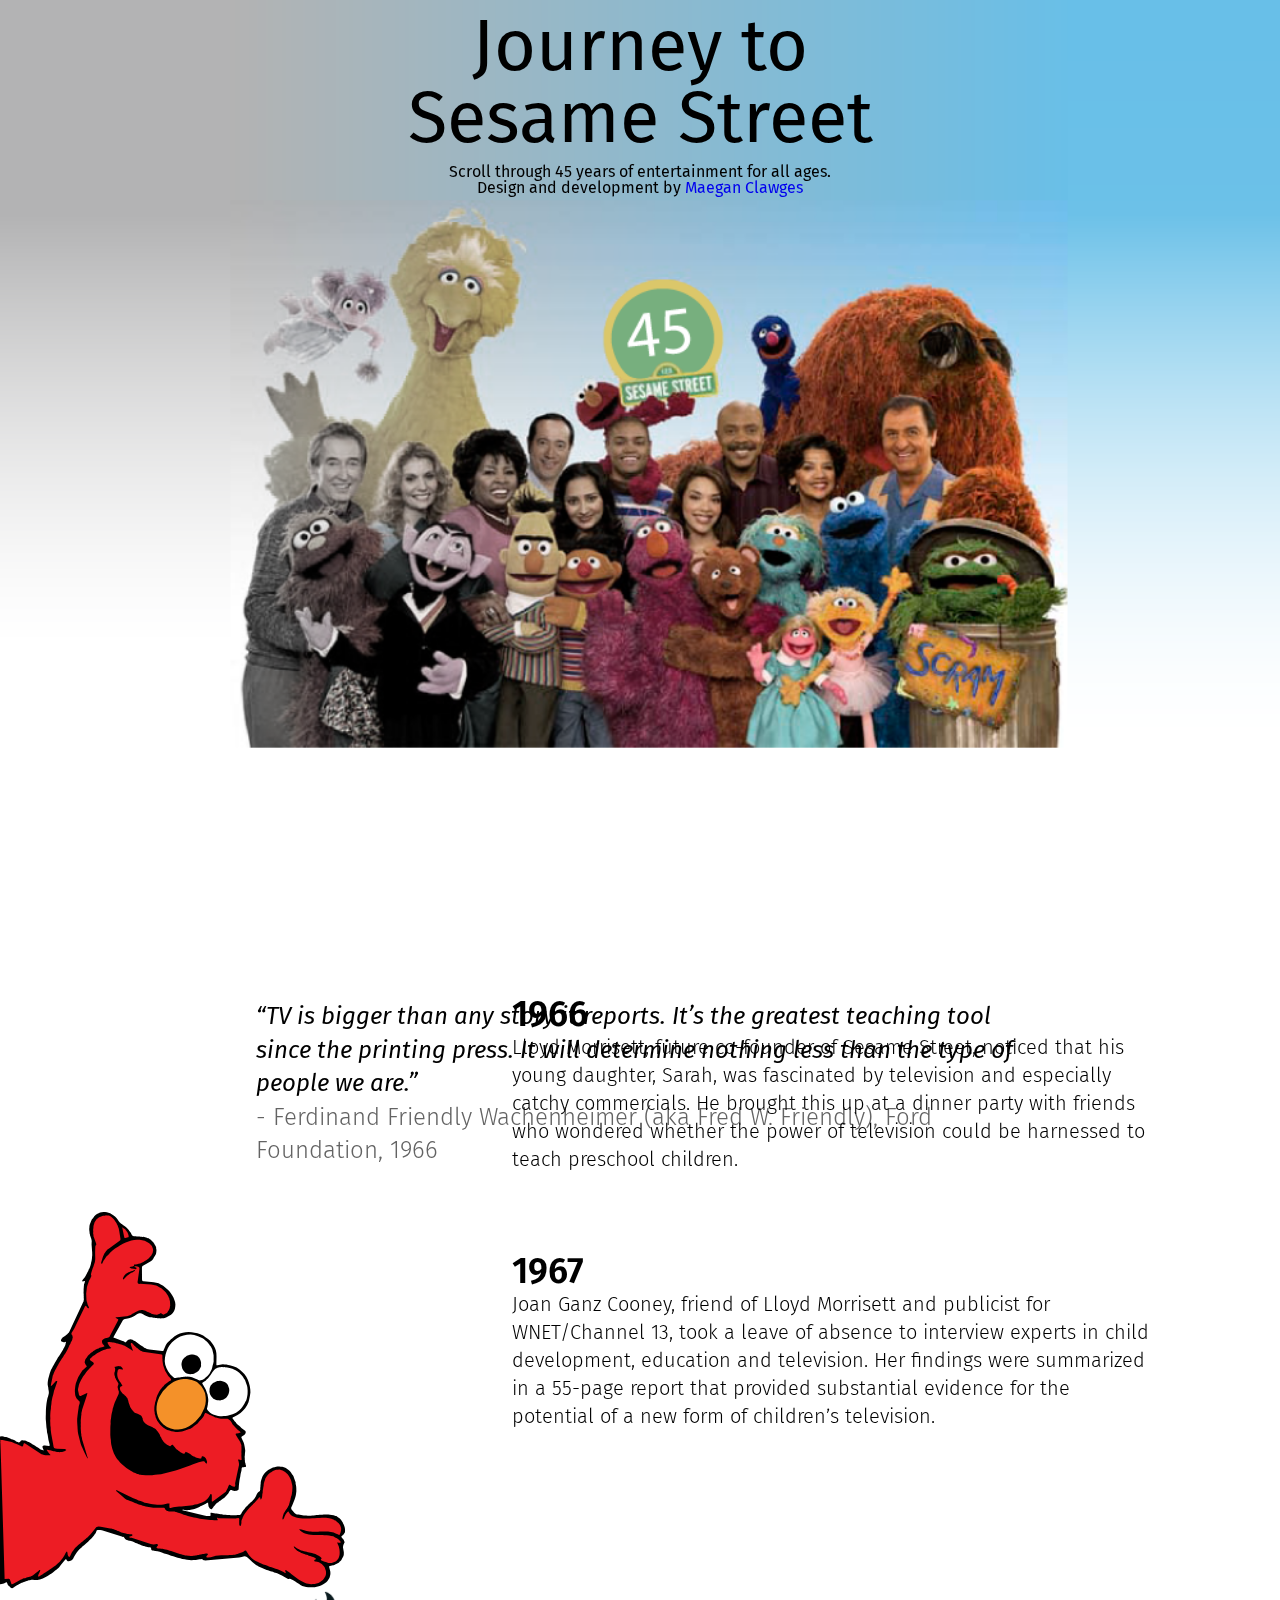
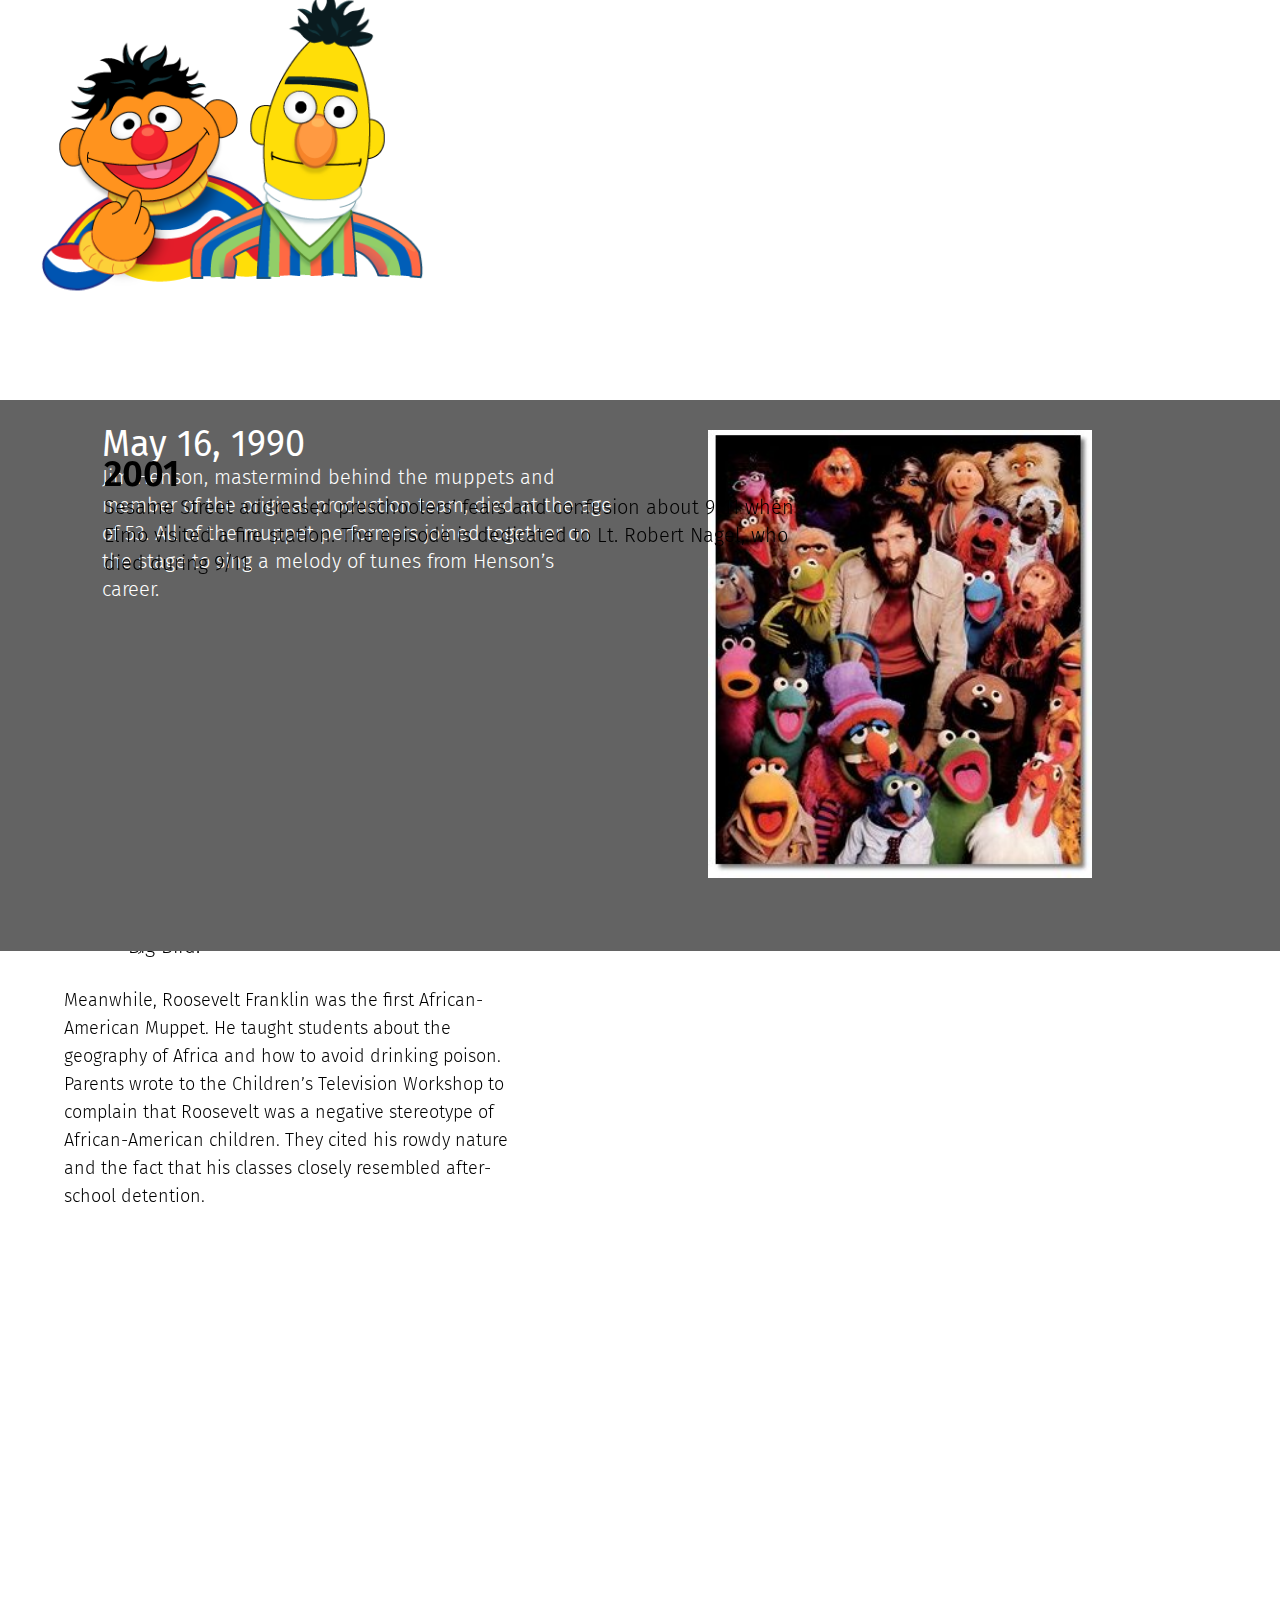
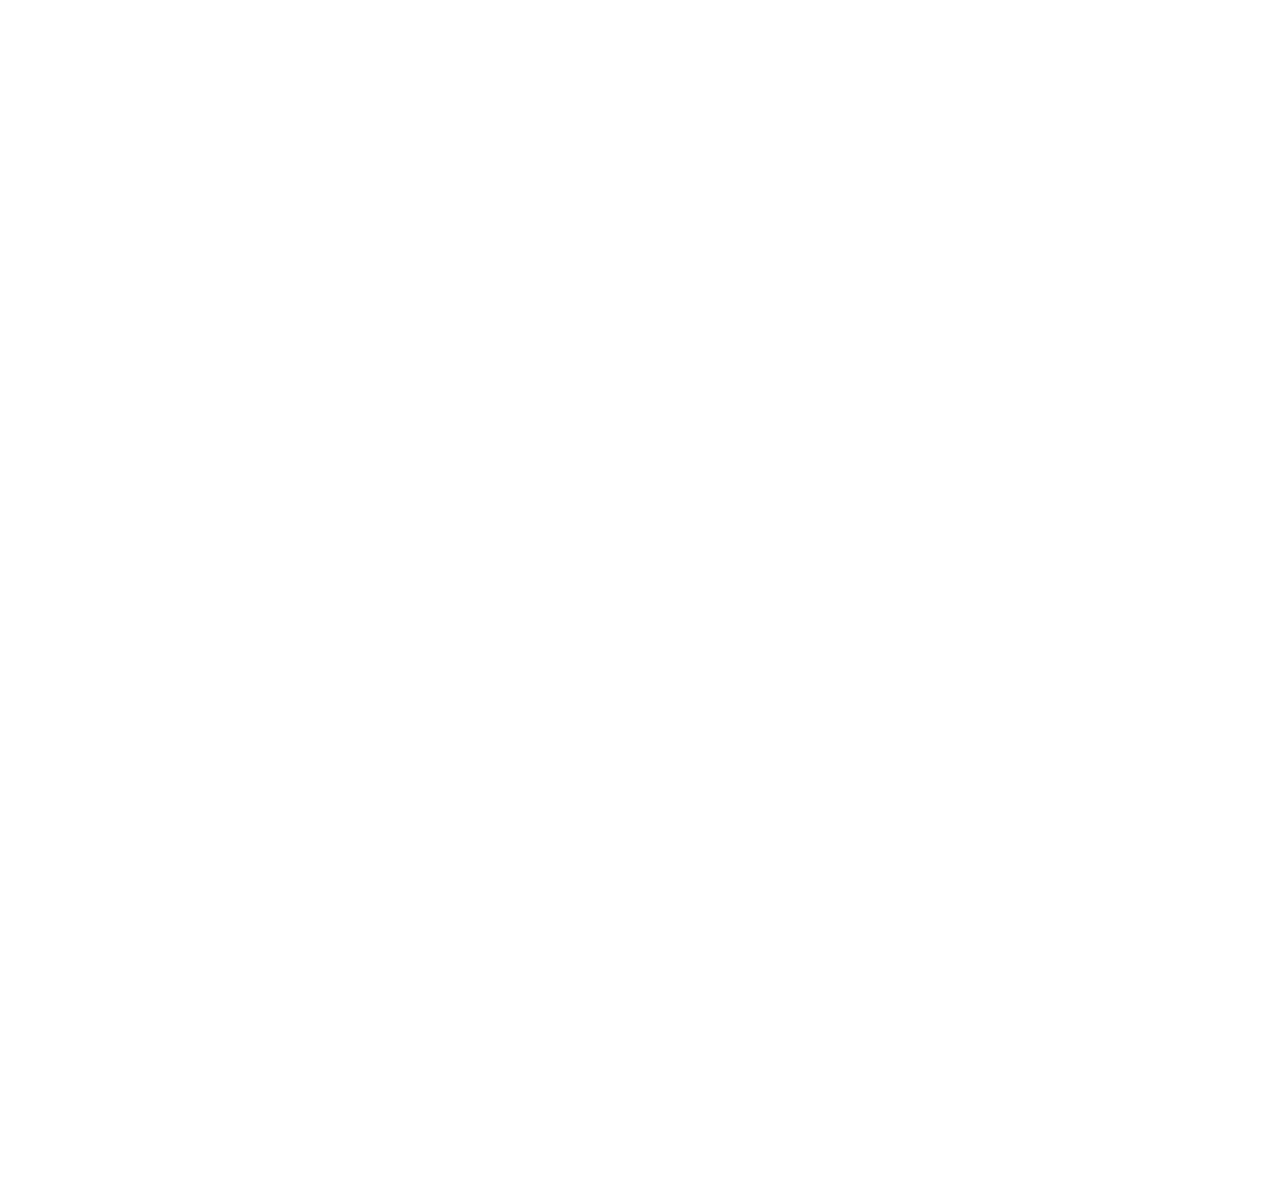
==== commit 3f714e5d: "added into text to splash page" ====
--- a/index.html
+++ b/index.html
@@ -17,6 +17,7 @@
 	<body>
 		<div class="intro" data-0="opacity:1;" data-300="opacity:.01;">
 			<h1>Journey to<br>Sesame Street</h1>
+			<h4 style="text-align:center;margin-top:0">Scroll through 45 years of entertainment for all ages.<br>Design and development by <a href="http://maeganclawges.com">Maegan Clawges</a></h4>
 		</div>
 		
 		<h4 class="quote" data-100="top:1000px;" data-300="top:100px;" data-400="top:100px;" data-600="top:-550px;"><em>“TV is bigger than any story it reports. It’s the greatest teaching
@@ -162,7 +163,7 @@
 		</div>
 		<div class="date right" data-2650="top:0px;left:2200px" data-2750="top:0px;left:60px" data-2800="top:0px;left:60px" data-2900="top:0px;left:-2000px">
 			<h4><strong>2002</strong><br>
-				The South African edition of Sesame Street introduced Kami, a 5-year-old HIV-positive character whose mother died of AIDS. Critics immediately sent angry letters to producers, saying the show was promoting homosexuality and prematurely educating children on the disease. A few years later former President Bill Clinton appeared with Kami in a PSA about HIV/AIDS.
+				The South African co-production of Sesame Street introduced Kami, a 5-year-old HIV-positive character whose mother died of AIDS. Critics immediately sent angry letters to producers, saying the show was promoting homosexuality and prematurely educating children on the disease. A few years later former President Bill Clinton appeared with Kami in a PSA about HIV/AIDS.
 				<div class='embed-container'><iframe src='http://www.youtube.com/embed/9eXlNn-C8BY' frameborder='0' allowfullscreen></iframe></div>
 			</h4>
 		</div>
--- a/styles.css
+++ b/styles.css
@@ -53,6 +53,7 @@
 }
 	.intro h1 {
 		margin-top:60px;
+		padding-bottom: 10px;
 	}
 	.intro img {
 		margin:170px 45% 0 45%;
